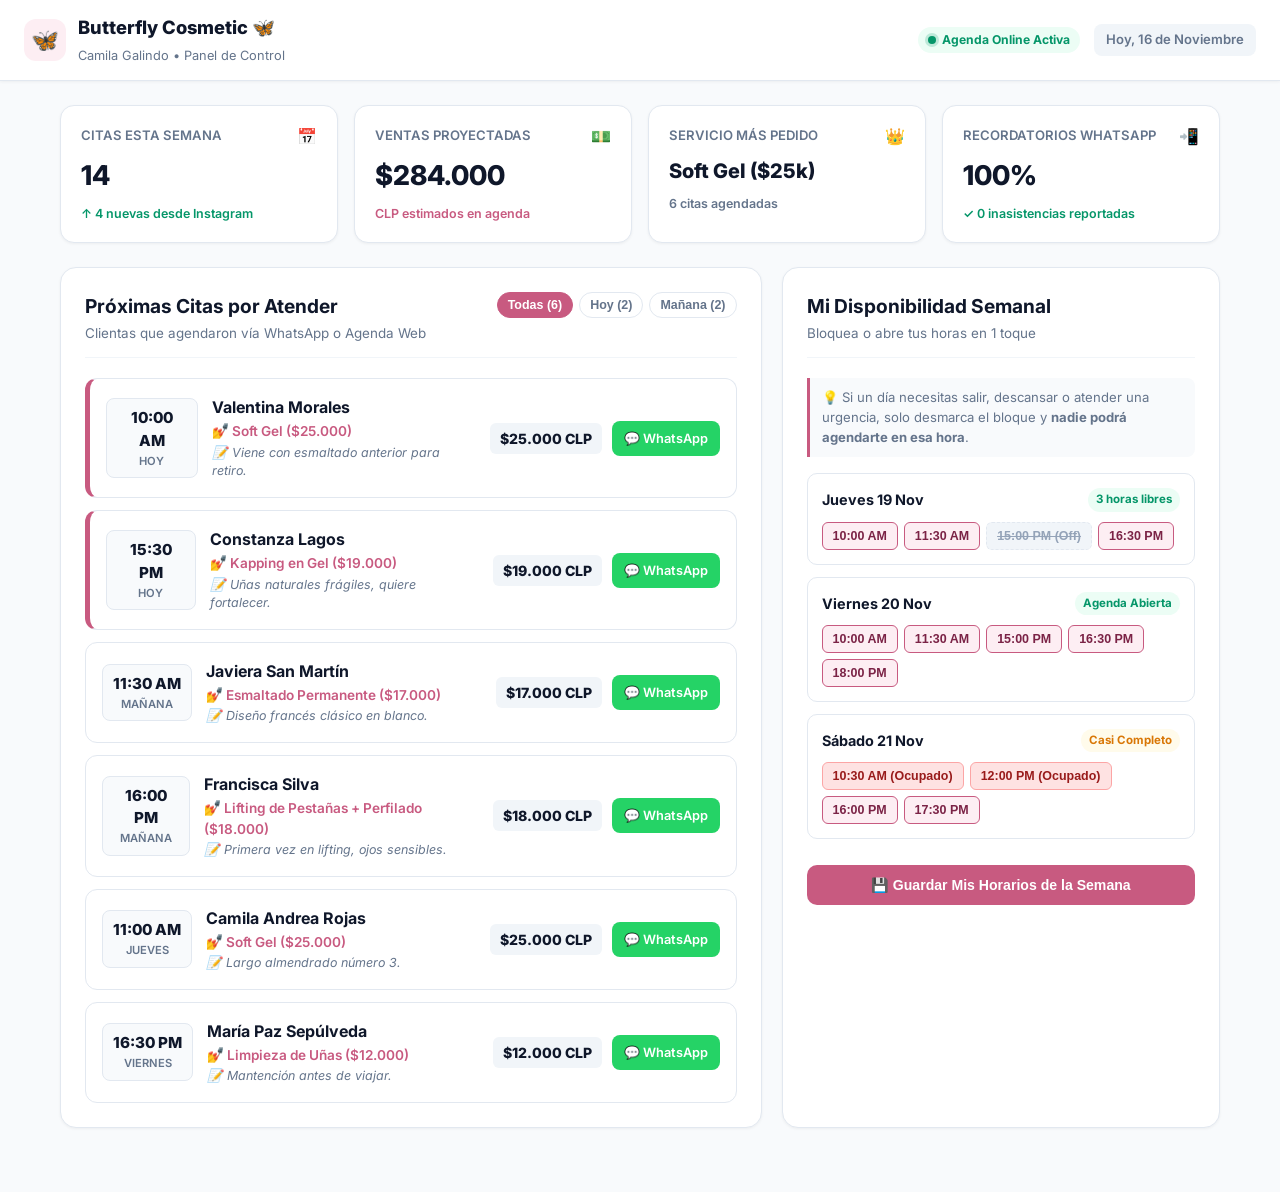
==== src/admin/index.html @ 7ae5444b "feat: add admin dashboard prototype at /admin" ====
<!DOCTYPE html>
<html lang="es">
<head>
    <meta charset="UTF-8">
    <meta name="viewport" content="width=device-width, initial-scale=1.0">
    <title>Panel de Administración | Butterfly Cosmetic</title>
    <link rel="preconnect" href="https://fonts.googleapis.com">
    <link rel="preconnect" href="https://fonts.gstatic.com" crossorigin>
    <link href="https://fonts.googleapis.com/css2?family=Inter:wght@400;500;600;700;800&display=swap" rel="stylesheet">
    <link rel="stylesheet" href="admin.css?v=1.0.0">
</head>
<body>
    <!-- Topbar Móvil / Desktop -->
    <header class="admin-topbar">
        <div class="topbar-left">
            <div class="brand-badge">
                <span class="brand-avatar-mini">🦋</span>
                <div>
                    <h1 id="brand-title">Butterfly Cosmetic</h1>
                    <span class="user-role" id="specialist-name">Camila Galindo • Panel Profesional</span>
                </div>
            </div>
        </div>
        <div class="topbar-right">
            <span class="live-pill"><span class="pulse-dot"></span> Agenda Online Activa</span>
            <div class="period-badge" id="current-date-badge">Hoy, 16 de Noviembre</div>
        </div>
    </header>

    <!-- Layout Principal -->
    <div class="admin-container">
        
        <!-- Métricas Rápidas del Negocio -->
        <section class="metrics-grid">
            <div class="metric-card">
                <div class="metric-header">
                    <span class="metric-title">Citas Esta Semana</span>
                    <span class="metric-icon">📅</span>
                </div>
                <div class="metric-value" id="stat-weekly-count">14</div>
                <span class="metric-trend positive">↑ 4 nuevas desde Instagram</span>
            </div>

            <div class="metric-card">
                <div class="metric-header">
                    <span class="metric-title">Ventas Proyectadas</span>
                    <span class="metric-icon">💵</span>
                </div>
                <div class="metric-value" id="stat-revenue">$284.000</div>
                <span class="metric-trend highlight">CLP estimados en agenda</span>
            </div>

            <div class="metric-card">
                <div class="metric-header">
                    <span class="metric-title">Servicio Más Pedido</span>
                    <span class="metric-icon">👑</span>
                </div>
                <div class="metric-value" style="font-size: 1.25rem;">Soft Gel ($25k)</div>
                <span class="metric-trend">6 citas agendadas</span>
            </div>

            <div class="metric-card">
                <div class="metric-header">
                    <span class="metric-title">Recordatorios WhatsApp</span>
                    <span class="metric-icon">📲</span>
                </div>
                <div class="metric-value">100%</div>
                <span class="metric-trend positive">✓ 0 inasistencias reportadas</span>
            </div>
        </section>

        <!-- Bloque Principal: Citas Pendientes + Control de Disponibilidad -->
        <div class="main-content-split">
            
            <!-- Columna Izquierda: Listado de Citas Agendadas -->
            <section class="admin-panel appointments-section">
                <div class="panel-header">
                    <div>
                        <h2>Próximas Citas por Atender</h2>
                        <p class="subtitle">Clientas que agendaron vía WhatsApp o Agenda Web</p>
                    </div>
                    <div class="filter-pills">
                        <button class="pill active" data-filter="all">Todas (6)</button>
                        <button class="pill" data-filter="today">Hoy (2)</button>
                        <button class="pill" data-filter="tomorrow">Mañana (2)</button>
                    </div>
                </div>

                <!-- Lista de Citas -->
                <div class="appointments-list" id="appointments-list">
                    <!-- Inyectado dinámicamente con JS -->
                </div>
            </section>

            <!-- Columna Derecha: Control de Horarios y Disponibilidad Semanal -->
            <aside class="admin-panel availability-section">
                <div class="panel-header">
                    <div>
                        <h2>Mi Disponibilidad Semanal</h2>
                        <p class="subtitle">Bloquea o abre tus horas en 1 toque</p>
                    </div>
                </div>

                <div class="availability-body">
                    <p class="help-text">
                        💡 Si un día necesitas salir, descansar o atender una urgencia, solo desmarca el bloque y <strong>nadie podrá agendarte en esa hora</strong>.
                    </p>

                    <div class="day-slot-control">
                        <div class="day-row">
                            <span class="day-label">Jueves 19 Nov</span>
                            <span class="status-pill open">3 horas libres</span>
                        </div>
                        <div class="time-chips-toggle">
                            <button class="chip active">10:00 AM</button>
                            <button class="chip active">11:30 AM</button>
                            <button class="chip blocked" title="Bloqueado por ti">15:00 PM (Off)</button>
                            <button class="chip active">16:30 PM</button>
                        </div>
                    </div>

                    <div class="day-slot-control">
                        <div class="day-row">
                            <span class="day-label">Viernes 20 Nov</span>
                            <span class="status-pill open">Agenda Abierta</span>
                        </div>
                        <div class="time-chips-toggle">
                            <button class="chip active">10:00 AM</button>
                            <button class="chip active">11:30 AM</button>
                            <button class="chip active">15:00 PM</button>
                            <button class="chip active">16:30 PM</button>
                            <button class="chip active">18:00 PM</button>
                        </div>
                    </div>

                    <div class="day-slot-control">
                        <div class="day-row">
                            <span class="day-label">Sábado 21 Nov</span>
                            <span class="status-pill full">Casi Completo</span>
                        </div>
                        <div class="time-chips-toggle">
                            <button class="chip booked" title="Ya reservado por Valentina Morales">10:30 AM (Ocupado)</button>
                            <button class="chip booked" title="Ya reservado por Constanza Lagos">12:00 PM (Ocupado)</button>
                            <button class="chip active">16:00 PM</button>
                            <button class="chip active">17:30 PM</button>
                        </div>
                    </div>

                    <button class="btn btn-save-availability" onclick="alert('✅ Horarios guardados y actualizados en la Agenda Online!')">
                        💾 Guardar Mis Horarios de la Semana
                    </button>
                </div>
            </aside>

        </div>

    </div>

    <!-- Modal Rápido de Detalle de Cita -->
    <div id="appointment-modal" class="modal-overlay" style="display: none;">
        <div class="modal-card">
            <div class="modal-header">
                <h3>Detalle de la Cita</h3>
                <button class="close-modal" id="close-modal-btn">&times;</button>
            </div>
            <div class="modal-body" id="modal-content">
                <!-- Se llena con JS -->
            </div>
        </div>
    </div>

    <script src="admin.js?v=1.0.0"></script>
</body>
</html>
---- src/admin/admin.css ----
:root {
    --primary: #C85A80;
    --primary-dark: #7B2346;
    --primary-light: #FDEEF3;
    --bg-page: #f8fafc;
    --bg-card: #ffffff;
    --text-main: #0f172a;
    --text-muted: #64748b;
    --border: #e2e8f0;
    --success: #059669;
    --success-light: #ecfdf5;
    --warning: #d97706;
    --warning-light: #fffbeb;
    --font: 'Inter', -apple-system, BlinkMacSystemFont, "Segoe UI", Roboto, sans-serif;
    --shadow-sm: 0 1px 3px rgba(0,0,0,0.05);
    --shadow-md: 0 4px 14px rgba(0,0,0,0.06);
}

* {
    box-sizing: border-box;
    margin: 0;
    padding: 0;
}

body {
    font-family: var(--font);
    background: var(--bg-page);
    color: var(--text-main);
    line-height: 1.5;
}

/* Topbar */
.admin-topbar {
    background: #ffffff;
    border-bottom: 1px solid var(--border);
    padding: 14px 24px;
    display: flex;
    align-items: center;
    justify-content: space-between;
    position: sticky;
    top: 0;
    z-index: 50;
    box-shadow: var(--shadow-sm);
}

.brand-badge {
    display: flex;
    align-items: center;
    gap: 12px;
}

.brand-avatar-mini {
    width: 42px;
    height: 42px;
    border-radius: 12px;
    background: var(--primary-light);
    display: flex;
    align-items: center;
    justify-content: center;
    font-size: 1.4rem;
}

.brand-badge h1 {
    font-size: 1.15rem;
    font-weight: 800;
}

.user-role {
    font-size: 0.8rem;
    color: var(--text-muted);
}

.topbar-right {
    display: flex;
    align-items: center;
    gap: 14px;
}

.live-pill {
    display: inline-flex;
    align-items: center;
    gap: 6px;
    background: var(--success-light);
    color: var(--success);
    font-size: 0.76rem;
    font-weight: 700;
    padding: 4px 10px;
    border-radius: 20px;
}

.pulse-dot {
    width: 8px;
    height: 8px;
    border-radius: 50%;
    background: var(--success);
    box-shadow: 0 0 0 3px rgba(5, 150, 105, 0.2);
}

.period-badge {
    font-size: 0.82rem;
    font-weight: 600;
    color: var(--text-muted);
    background: #f1f5f9;
    padding: 6px 12px;
    border-radius: 8px;
}

/* Container */
.admin-container {
    max-width: 1200px;
    margin: 24px auto;
    padding: 0 20px 40px;
}

/* Métricas */
.metrics-grid {
    display: grid;
    grid-template-columns: repeat(auto-fit, minmax(220px, 1fr));
    gap: 16px;
    margin-bottom: 24px;
}

.metric-card {
    background: #ffffff;
    border: 1px solid var(--border);
    border-radius: 14px;
    padding: 18px 20px;
    box-shadow: var(--shadow-sm);
}

.metric-header {
    display: flex;
    align-items: center;
    justify-content: space-between;
    margin-bottom: 8px;
}

.metric-title {
    font-size: 0.82rem;
    font-weight: 600;
    color: var(--text-muted);
    text-transform: uppercase;
}

.metric-value {
    font-size: 1.7rem;
    font-weight: 800;
    color: var(--text-main);
    margin-bottom: 4px;
}

.metric-trend {
    font-size: 0.78rem;
    font-weight: 600;
    color: var(--text-muted);
}

.metric-trend.positive {
    color: var(--success);
}

.metric-trend.highlight {
    color: var(--primary);
}

/* Layout Principal Dividido */
.main-content-split {
    display: grid;
    grid-template-columns: 1.6fr 1fr;
    gap: 20px;
}

.admin-panel {
    background: #ffffff;
    border: 1px solid var(--border);
    border-radius: 16px;
    padding: 24px;
    box-shadow: var(--shadow-sm);
}

.panel-header {
    display: flex;
    align-items: flex-start;
    justify-content: space-between;
    margin-bottom: 20px;
    border-bottom: 1px solid #f1f5f9;
    padding-bottom: 14px;
    gap: 12px;
}

.panel-header h2 {
    font-size: 1.2rem;
    font-weight: 700;
    margin-bottom: 2px;
}

.panel-header .subtitle {
    font-size: 0.84rem;
    color: var(--text-muted);
}

.filter-pills {
    display: flex;
    gap: 6px;
}

.pill {
    border: 1px solid var(--border);
    background: #ffffff;
    font-size: 0.78rem;
    font-weight: 600;
    padding: 5px 10px;
    border-radius: 20px;
    cursor: pointer;
    color: var(--text-muted);
}

.pill.active {
    background: var(--primary);
    color: #ffffff;
    border-color: var(--primary);
}

/* Listado de Citas */
.appointments-list {
    display: flex;
    flex-direction: column;
    gap: 12px;
}

.appointment-item {
    border: 1.5px solid var(--border);
    border-radius: 12px;
    padding: 16px;
    display: flex;
    align-items: center;
    justify-content: space-between;
    gap: 16px;
    transition: all 0.2s;
    background: #ffffff;
}

.appointment-item:hover {
    border-color: #cbd5e1;
    box-shadow: var(--shadow-sm);
}

.appointment-item.today {
    border-left: 5px solid var(--primary);
}

.appt-left {
    display: flex;
    align-items: center;
    gap: 14px;
}

.time-box {
    text-align: center;
    background: #f8fafc;
    border: 1px solid var(--border);
    border-radius: 8px;
    padding: 8px 10px;
    min-width: 70px;
}

.time-box .time {
    display: block;
    font-size: 0.95rem;
    font-weight: 800;
    color: var(--text-main);
}

.time-box .date {
    display: block;
    font-size: 0.7rem;
    font-weight: 600;
    color: var(--text-muted);
    text-transform: uppercase;
}

.client-info h4 {
    font-size: 1rem;
    font-weight: 700;
    margin-bottom: 2px;
}

.client-service {
    font-size: 0.85rem;
    color: var(--primary);
    font-weight: 600;
}

.client-notes {
    font-size: 0.78rem;
    color: var(--text-muted);
    margin-top: 2px;
    font-style: italic;
}

.appt-right {
    display: flex;
    align-items: center;
    gap: 10px;
}

.price-pill {
    font-size: 0.88rem;
    font-weight: 800;
    color: var(--text-main);
    background: #f1f5f9;
    padding: 5px 10px;
    border-radius: 6px;
    white-space: nowrap;
}

.btn-icon-wa {
    display: inline-flex;
    align-items: center;
    gap: 6px;
    background: #25D366;
    color: #ffffff;
    text-decoration: none;
    font-size: 0.8rem;
    font-weight: 600;
    padding: 8px 12px;
    border-radius: 8px;
    border: none;
    cursor: pointer;
    transition: background 0.2s;
    white-space: nowrap;
}

.btn-icon-wa:hover {
    background: #1eb956;
}

/* Control de Disponibilidad */
.help-text {
    font-size: 0.82rem;
    color: var(--text-muted);
    background: #f8fafc;
    border-left: 3px solid var(--primary);
    padding: 10px 12px;
    border-radius: 0 8px 8px 0;
    margin-bottom: 16px;
}

.day-slot-control {
    border: 1px solid var(--border);
    border-radius: 10px;
    padding: 14px;
    margin-bottom: 12px;
}

.day-row {
    display: flex;
    align-items: center;
    justify-content: space-between;
    margin-bottom: 10px;
}

.day-label {
    font-size: 0.9rem;
    font-weight: 700;
}

.status-pill {
    font-size: 0.72rem;
    font-weight: 700;
    padding: 3px 8px;
    border-radius: 12px;
}

.status-pill.open {
    background: var(--success-light);
    color: var(--success);
}

.status-pill.full {
    background: var(--warning-light);
    color: var(--warning);
}

.time-chips-toggle {
    display: flex;
    flex-wrap: wrap;
    gap: 6px;
}

.chip {
    border: 1.5px solid var(--border);
    background: #ffffff;
    font-size: 0.78rem;
    font-weight: 600;
    padding: 6px 10px;
    border-radius: 6px;
    cursor: pointer;
    transition: all 0.15s;
}

.chip.active {
    background: var(--primary-light);
    border-color: var(--primary);
    color: var(--primary-dark);
}

.chip.blocked {
    background: #f1f5f9;
    color: #94a3b8;
    border-style: dashed;
    text-decoration: line-through;
}

.chip.booked {
    background: #fee2e2;
    border-color: #fca5a5;
    color: #991b1b;
    cursor: not-allowed;
}

.btn-save-availability {
    width: 100%;
    background: var(--primary);
    color: #ffffff;
    border: none;
    border-radius: 10px;
    padding: 12px;
    font-size: 0.88rem;
    font-weight: 700;
    cursor: pointer;
    margin-top: 14px;
    transition: background 0.2s;
}

.btn-save-availability:hover {
    background: var(--primary-dark);
}

/* Responsividad */
@media (max-width: 900px) {
    .main-content-split {
        grid-template-columns: 1fr;
    }
}

@media (max-width: 600px) {
    .admin-topbar {
        flex-direction: column;
        align-items: flex-start;
        gap: 10px;
        padding: 12px 16px;
    }
    .admin-container {
        padding: 0 12px 30px;
    }
    .appointment-item {
        flex-direction: column;
        align-items: flex-start;
    }
    .appt-right {
        width: 100%;
        justify-content: space-between;
    }
}
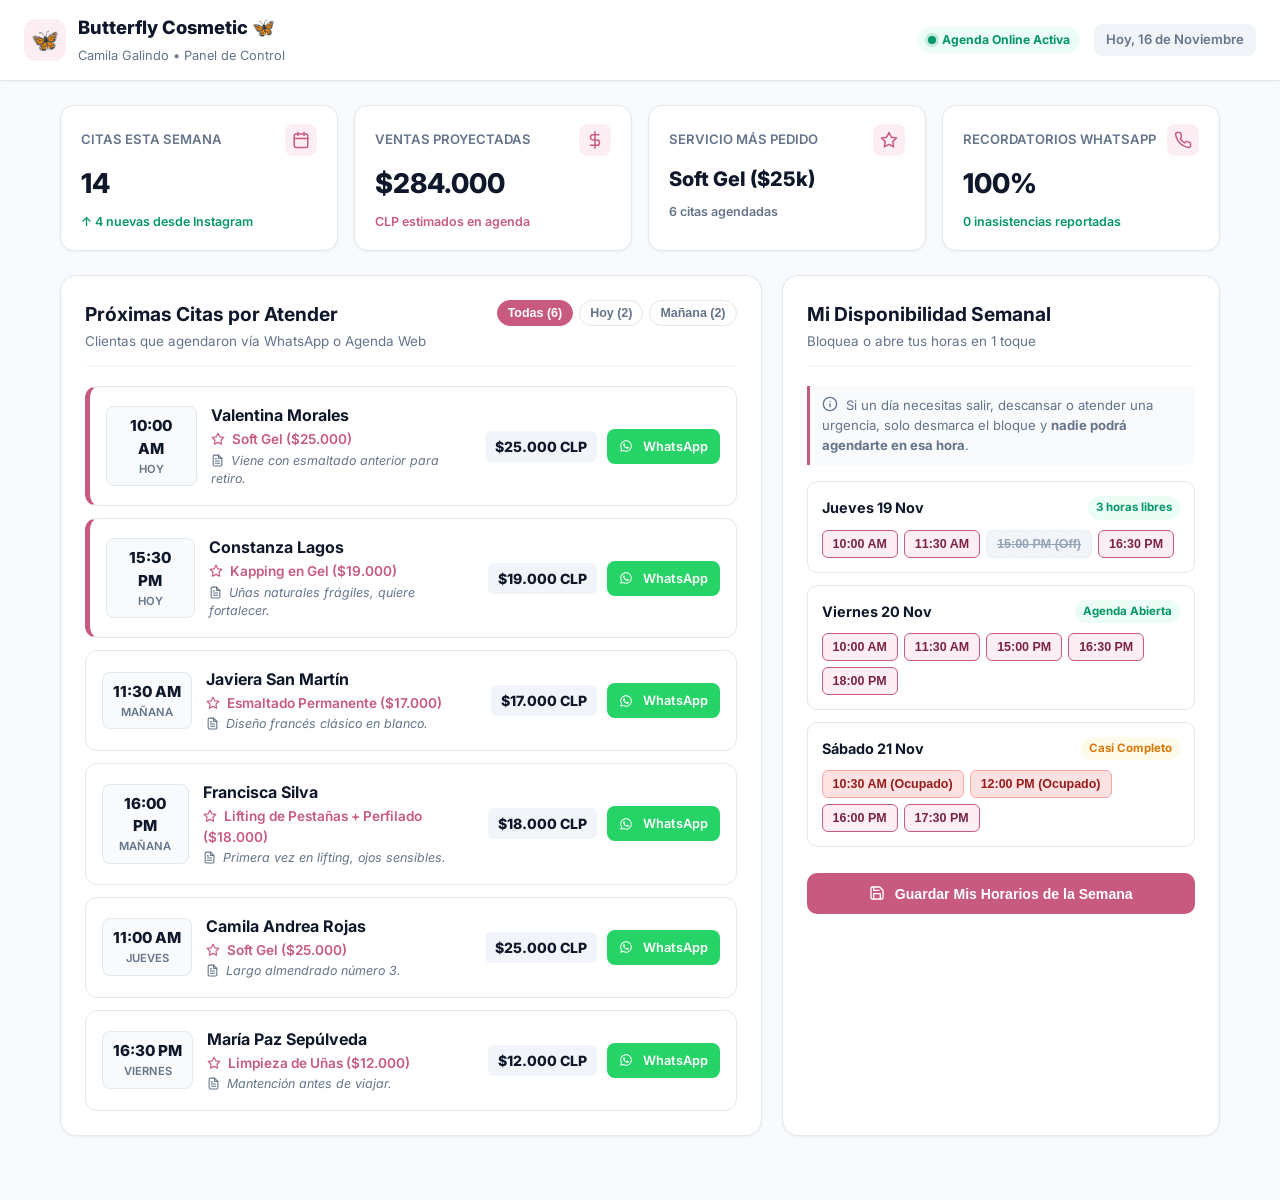
==== commit 30657c4e: "refactor(admin): replace all emojis with SVG icons except navbar" ====
--- a/src/admin/index.html
+++ b/src/admin/index.html
@@ -35,7 +35,9 @@
             <div class="metric-card">
                 <div class="metric-header">
                     <span class="metric-title">Citas Esta Semana</span>
-                    <span class="metric-icon">📅</span>
+                    <span class="metric-icon">
+                        <svg viewBox="0 0 24 24" fill="none" stroke="currentColor" stroke-width="2" stroke-linecap="round" stroke-linejoin="round" width="18" height="18"><rect x="3" y="4" width="18" height="18" rx="2" ry="2"></rect><line x1="16" y1="2" x2="16" y2="6"></line><line x1="8" y1="2" x2="8" y2="6"></line><line x1="3" y1="10" x2="21" y2="10"></line></svg>
+                    </span>
                 </div>
                 <div class="metric-value" id="stat-weekly-count">14</div>
                 <span class="metric-trend positive">↑ 4 nuevas desde Instagram</span>
@@ -44,7 +46,9 @@
             <div class="metric-card">
                 <div class="metric-header">
                     <span class="metric-title">Ventas Proyectadas</span>
-                    <span class="metric-icon">💵</span>
+                    <span class="metric-icon">
+                        <svg viewBox="0 0 24 24" fill="none" stroke="currentColor" stroke-width="2" stroke-linecap="round" stroke-linejoin="round" width="18" height="18"><line x1="12" y1="1" x2="12" y2="23"></line><path d="M17 5H9.5a3.5 3.5 0 0 0 0 7h5a3.5 3.5 0 0 1 0 7H6"></path></svg>
+                    </span>
                 </div>
                 <div class="metric-value" id="stat-revenue">$284.000</div>
                 <span class="metric-trend highlight">CLP estimados en agenda</span>
@@ -53,7 +57,9 @@
             <div class="metric-card">
                 <div class="metric-header">
                     <span class="metric-title">Servicio Más Pedido</span>
-                    <span class="metric-icon">👑</span>
+                    <span class="metric-icon">
+                        <svg viewBox="0 0 24 24" fill="none" stroke="currentColor" stroke-width="2" stroke-linecap="round" stroke-linejoin="round" width="18" height="18"><polygon points="12 2 15.09 8.26 22 9.27 17 14.14 18.18 21.02 12 17.77 5.82 21.02 7 14.14 2 9.27 8.91 8.26 12 2"></polygon></svg>
+                    </span>
                 </div>
                 <div class="metric-value" style="font-size: 1.25rem;">Soft Gel ($25k)</div>
                 <span class="metric-trend">6 citas agendadas</span>
@@ -62,10 +68,12 @@
             <div class="metric-card">
                 <div class="metric-header">
                     <span class="metric-title">Recordatorios WhatsApp</span>
-                    <span class="metric-icon">📲</span>
+                    <span class="metric-icon">
+                        <svg viewBox="0 0 24 24" fill="none" stroke="currentColor" stroke-width="2" stroke-linecap="round" stroke-linejoin="round" width="18" height="18"><path d="M22 16.92v3a2 2 0 0 1-2.18 2 19.79 19.79 0 0 1-8.63-3.07 19.5 19.5 0 0 1-6-6 19.79 19.79 0 0 1-3.07-8.67A2 2 0 0 1 4.11 2h3a2 2 0 0 1 2 1.72 12.84 12.84 0 0 0 .7 2.81 2 2 0 0 1-.45 2.11L8.09 9.91a16 16 0 0 0 6 6l1.27-1.27a2 2 0 0 1 2.11-.45 12.84 12.84 0 0 0 2.81.7A2 2 0 0 1 22 16.92z"></path></svg>
+                    </span>
                 </div>
                 <div class="metric-value">100%</div>
-                <span class="metric-trend positive">✓ 0 inasistencias reportadas</span>
+                <span class="metric-trend positive">0 inasistencias reportadas</span>
             </div>
         </section>
 
@@ -103,7 +111,8 @@
 
                 <div class="availability-body">
                     <p class="help-text">
-                        💡 Si un día necesitas salir, descansar o atender una urgencia, solo desmarca el bloque y <strong>nadie podrá agendarte en esa hora</strong>.
+                        <svg viewBox="0 0 24 24" fill="none" stroke="currentColor" stroke-width="2" stroke-linecap="round" stroke-linejoin="round" width="16" height="16" style="vertical-align: -2px; margin-right: 4px;"><circle cx="12" cy="12" r="10"></circle><line x1="12" y1="16" x2="12" y2="12"></line><line x1="12" y1="8" x2="12.01" y2="8"></line></svg>
+                        Si un día necesitas salir, descansar o atender una urgencia, solo desmarca el bloque y <strong>nadie podrá agendarte en esa hora</strong>.
                     </p>
 
                     <div class="day-slot-control">
@@ -146,8 +155,9 @@
                         </div>
                     </div>
 
-                    <button class="btn btn-save-availability" onclick="alert('✅ Horarios guardados y actualizados en la Agenda Online!')">
-                        💾 Guardar Mis Horarios de la Semana
+                    <button class="btn btn-save-availability" onclick="alert('Horarios guardados y actualizados en la Agenda Online!')">
+                        <svg viewBox="0 0 24 24" fill="none" stroke="currentColor" stroke-width="2" stroke-linecap="round" stroke-linejoin="round" width="16" height="16" style="vertical-align: -2px; margin-right: 6px;"><path d="M19 21H5a2 2 0 0 1-2-2V5a2 2 0 0 1 2-2h11l5 5v11a2 2 0 0 1-2 2z"></path><polyline points="17 21 17 13 7 13 7 21"></polyline><polyline points="7 3 7 8 15 8"></polyline></svg>
+                        Guardar Mis Horarios de la Semana
                     </button>
                 </div>
             </aside>
--- a/src/admin/admin.css
+++ b/src/admin/admin.css
@@ -133,6 +133,17 @@
     align-items: center;
     justify-content: space-between;
     margin-bottom: 8px;
+}
+
+.metric-icon {
+    display: flex;
+    align-items: center;
+    justify-content: center;
+    width: 32px;
+    height: 32px;
+    border-radius: 8px;
+    background: var(--primary-light);
+    color: var(--primary);
 }
 
 .metric-title {
